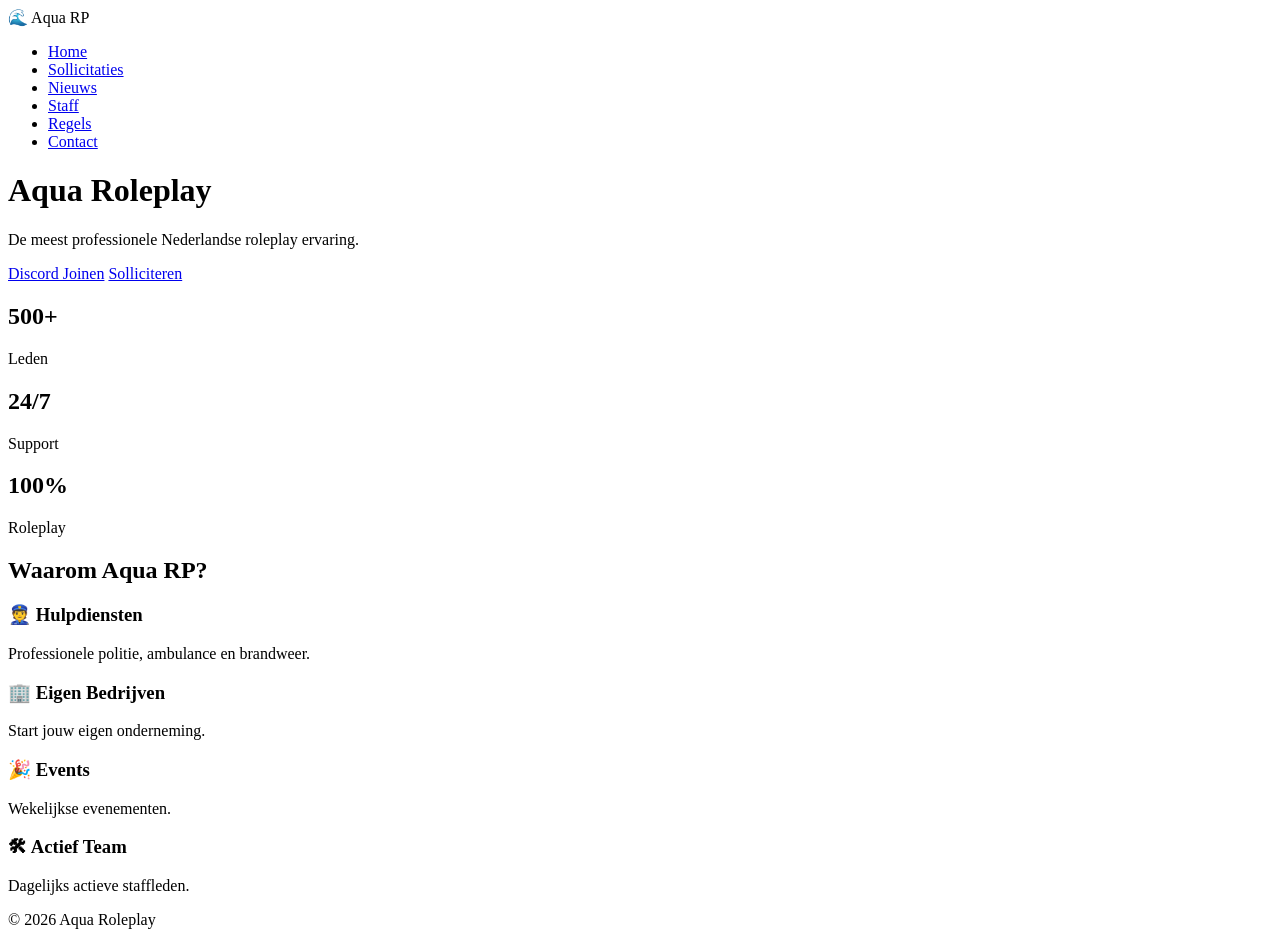
==== index.html @ 75136f78 "Add files via upload" ====
<!DOCTYPE html>
<html lang="nl">
<head>
<meta charset="UTF-8">
<meta name="viewport" content="width=device-width, initial-scale=1.0">
<title>Aqua Roleplay</title>

<link rel="stylesheet" href="css/style.css">

<link href="https://fonts.googleapis.com/css2?family=Poppins:wght@300;400;500;600;700&display=swap" rel="stylesheet">
</head>
<body>

<nav>
    <div class="logo">
        🌊 Aqua RP
    </div>

    <ul>
        <li><a href="index.html">Home</a></li>
        <li><a href="sollicitatie.html">Sollicitaties</a></li>
        <li><a href="nieuws.html">Nieuws</a></li>
        <li><a href="staff.html">Staff</a></li>
        <li><a href="regels.html">Regels</a></li>
        <li><a href="contact.html">Contact</a></li>
    </ul>
</nav>

<header class="hero">
    <div class="hero-content">
        <h1>Aqua Roleplay</h1>
        <p>De meest professionele Nederlandse roleplay ervaring.</p>

        <div class="buttons">
            <a href="#" class="btn primary">Discord Joinen</a>
            <a href="sollicitatie.html" class="btn secondary">Solliciteren</a>
        </div>
    </div>
</header>

<section class="stats">

    <div class="card">
        <h2>500+</h2>
        <p>Leden</p>
    </div>

    <div class="card">
        <h2>24/7</h2>
        <p>Support</p>
    </div>

    <div class="card">
        <h2>100%</h2>
        <p>Roleplay</p>
    </div>

</section>

<section class="features">

    <h1>Waarom Aqua RP?</h1>

    <div class="feature-grid">

        <div class="feature">
            <h3>👮 Hulpdiensten</h3>
            <p>Professionele politie, ambulance en brandweer.</p>
        </div>

        <div class="feature">
            <h3>🏢 Eigen Bedrijven</h3>
            <p>Start jouw eigen onderneming.</p>
        </div>

        <div class="feature">
            <h3>🎉 Events</h3>
            <p>Wekelijkse evenementen.</p>
        </div>

        <div class="feature">
            <h3>🛠 Actief Team</h3>
            <p>Dagelijks actieve staffleden.</p>
        </div>

    </div>
</section>

<footer>
    © 2026 Aqua Roleplay
</footer>

</body>
</html>
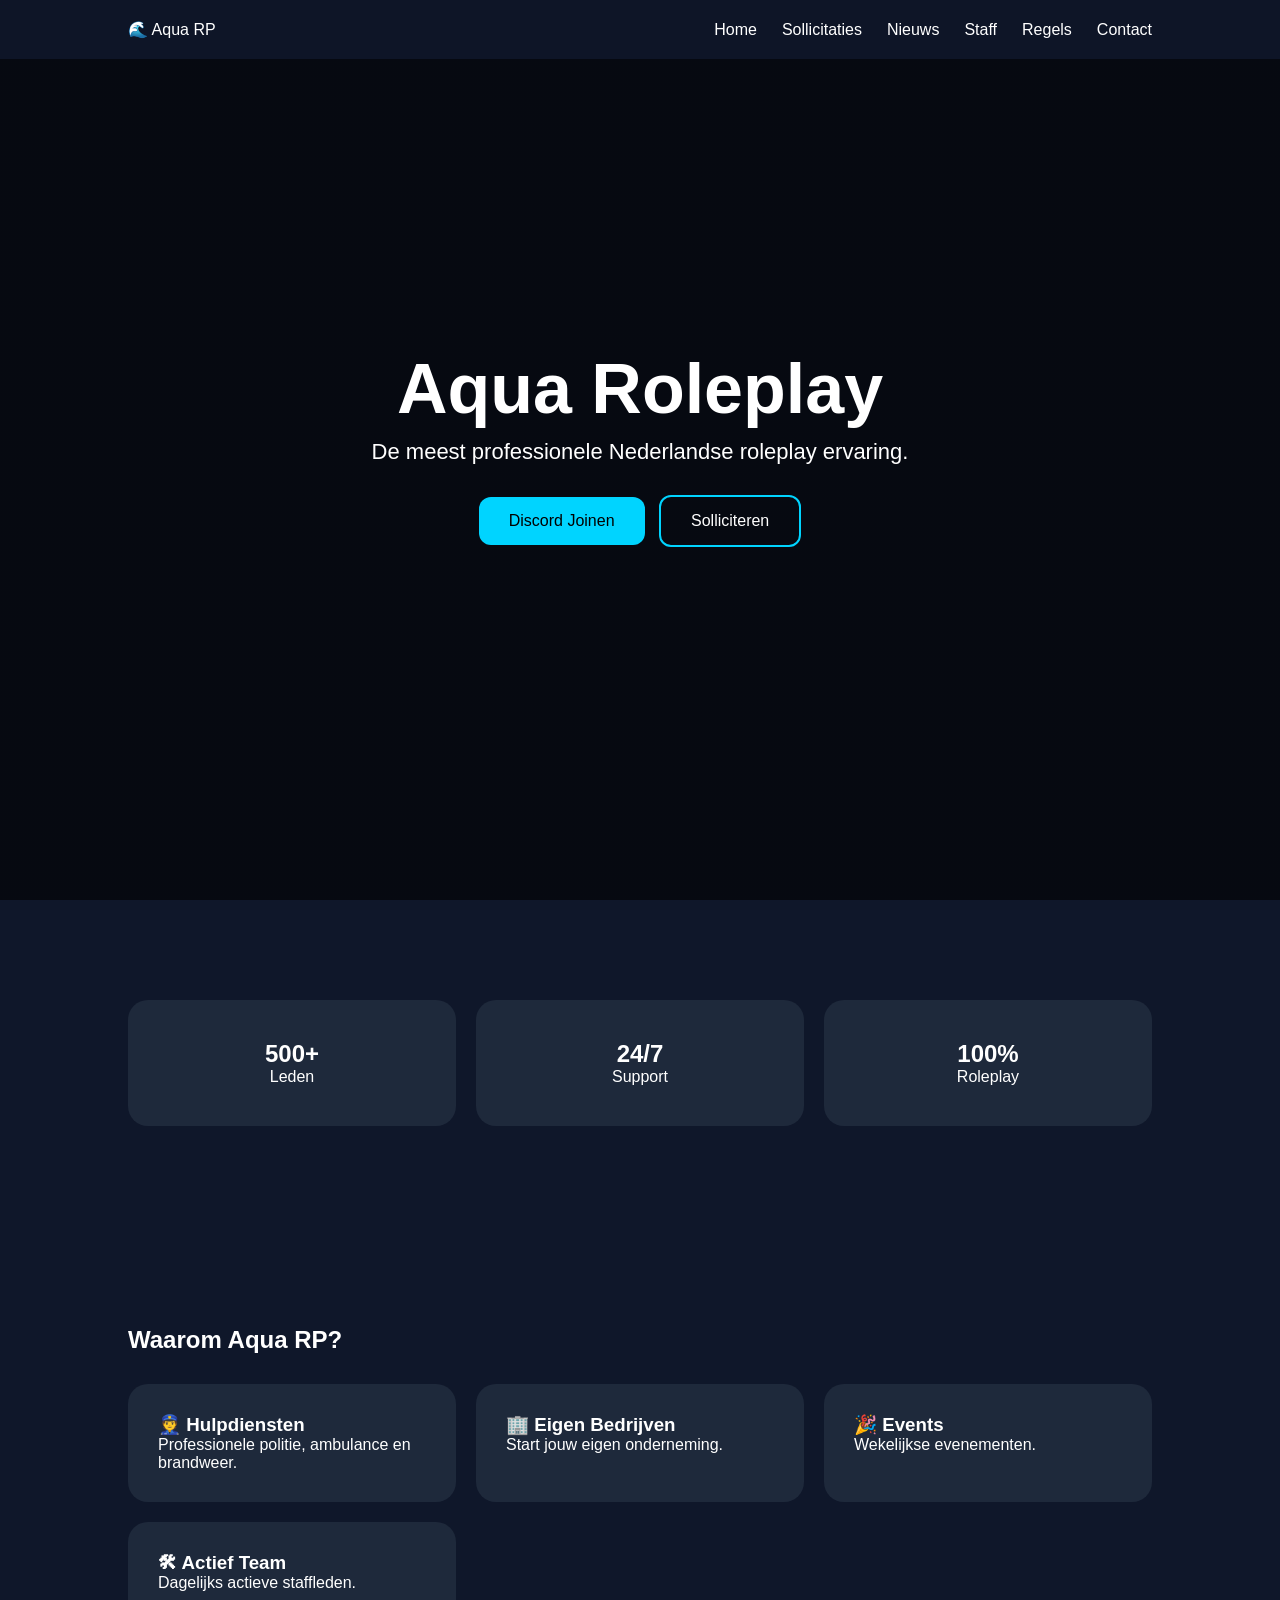
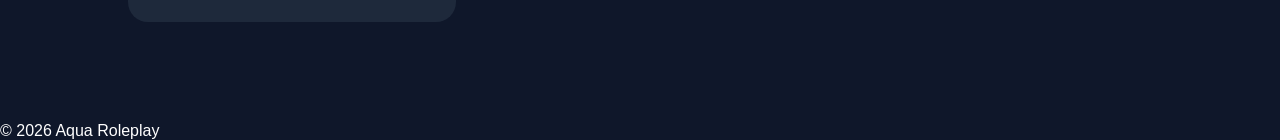
==== commit 8bf53cc1: "Update index.html" ====
--- a/index.html
+++ b/index.html
@@ -3,12 +3,16 @@
 <head>
 <meta charset="UTF-8">
 <meta name="viewport" content="width=device-width, initial-scale=1.0">
+
 <title>Aqua Roleplay</title>
 
+<!-- CSS -->
 <link rel="stylesheet" href="css/style.css">
 
+<!-- Fonts -->
 <link href="https://fonts.googleapis.com/css2?family=Poppins:wght@300;400;500;600;700&display=swap" rel="stylesheet">
 </head>
+
 <body>
 
 <nav>
@@ -32,7 +36,7 @@
         <p>De meest professionele Nederlandse roleplay ervaring.</p>
 
         <div class="buttons">
-            <a href="#" class="btn primary">Discord Joinen</a>
+            <a href="https://discord.com" target="_blank" class="btn primary">Discord Joinen</a>
             <a href="sollicitatie.html" class="btn secondary">Solliciteren</a>
         </div>
     </div>
--- a/css/style.css
+++ b/css/style.css
@@ -0,0 +1,109 @@
+*{
+margin:0;
+padding:0;
+box-sizing:border-box;
+font-family:'Poppins',sans-serif;
+}
+
+body{
+background:#0f172a;
+color:white;
+}
+
+nav{
+display:flex;
+justify-content:space-between;
+align-items:center;
+padding:20px 10%;
+background:rgba(15,23,42,.95);
+backdrop-filter:blur(10px);
+position:fixed;
+width:100%;
+z-index:1000;
+}
+
+nav ul{
+display:flex;
+gap:25px;
+list-style:none;
+}
+
+nav a{
+color:white;
+text-decoration:none;
+font-weight:500;
+}
+
+.hero{
+height:100vh;
+display:flex;
+align-items:center;
+justify-content:center;
+text-align:center;
+background:
+linear-gradient(rgba(0,0,0,.6),rgba(0,0,0,.6)),
+url("../assets/hero.jpg");
+background-size:cover;
+}
+
+.hero h1{
+font-size:70px;
+}
+
+.hero p{
+font-size:22px;
+margin-top:10px;
+}
+
+.buttons{
+margin-top:25px;
+}
+
+.btn{
+padding:15px 30px;
+border-radius:12px;
+text-decoration:none;
+margin:5px;
+display:inline-block;
+}
+
+.primary{
+background:#00d4ff;
+color:black;
+}
+
+.secondary{
+border:2px solid #00d4ff;
+color:white;
+}
+
+.stats{
+padding:100px 10%;
+display:grid;
+grid-template-columns:repeat(auto-fit,minmax(250px,1fr));
+gap:20px;
+}
+
+.card{
+background:#1e293b;
+padding:40px;
+border-radius:20px;
+text-align:center;
+}
+
+.features{
+padding:100px 10%;
+}
+
+.feature-grid{
+display:grid;
+grid-template-columns:repeat(auto-fit,minmax(250px,1fr));
+gap:20px;
+margin-top:30px;
+}
+
+.feature{
+background:#1e293b;
+padding:30px;
+border-radius:20px;
+}
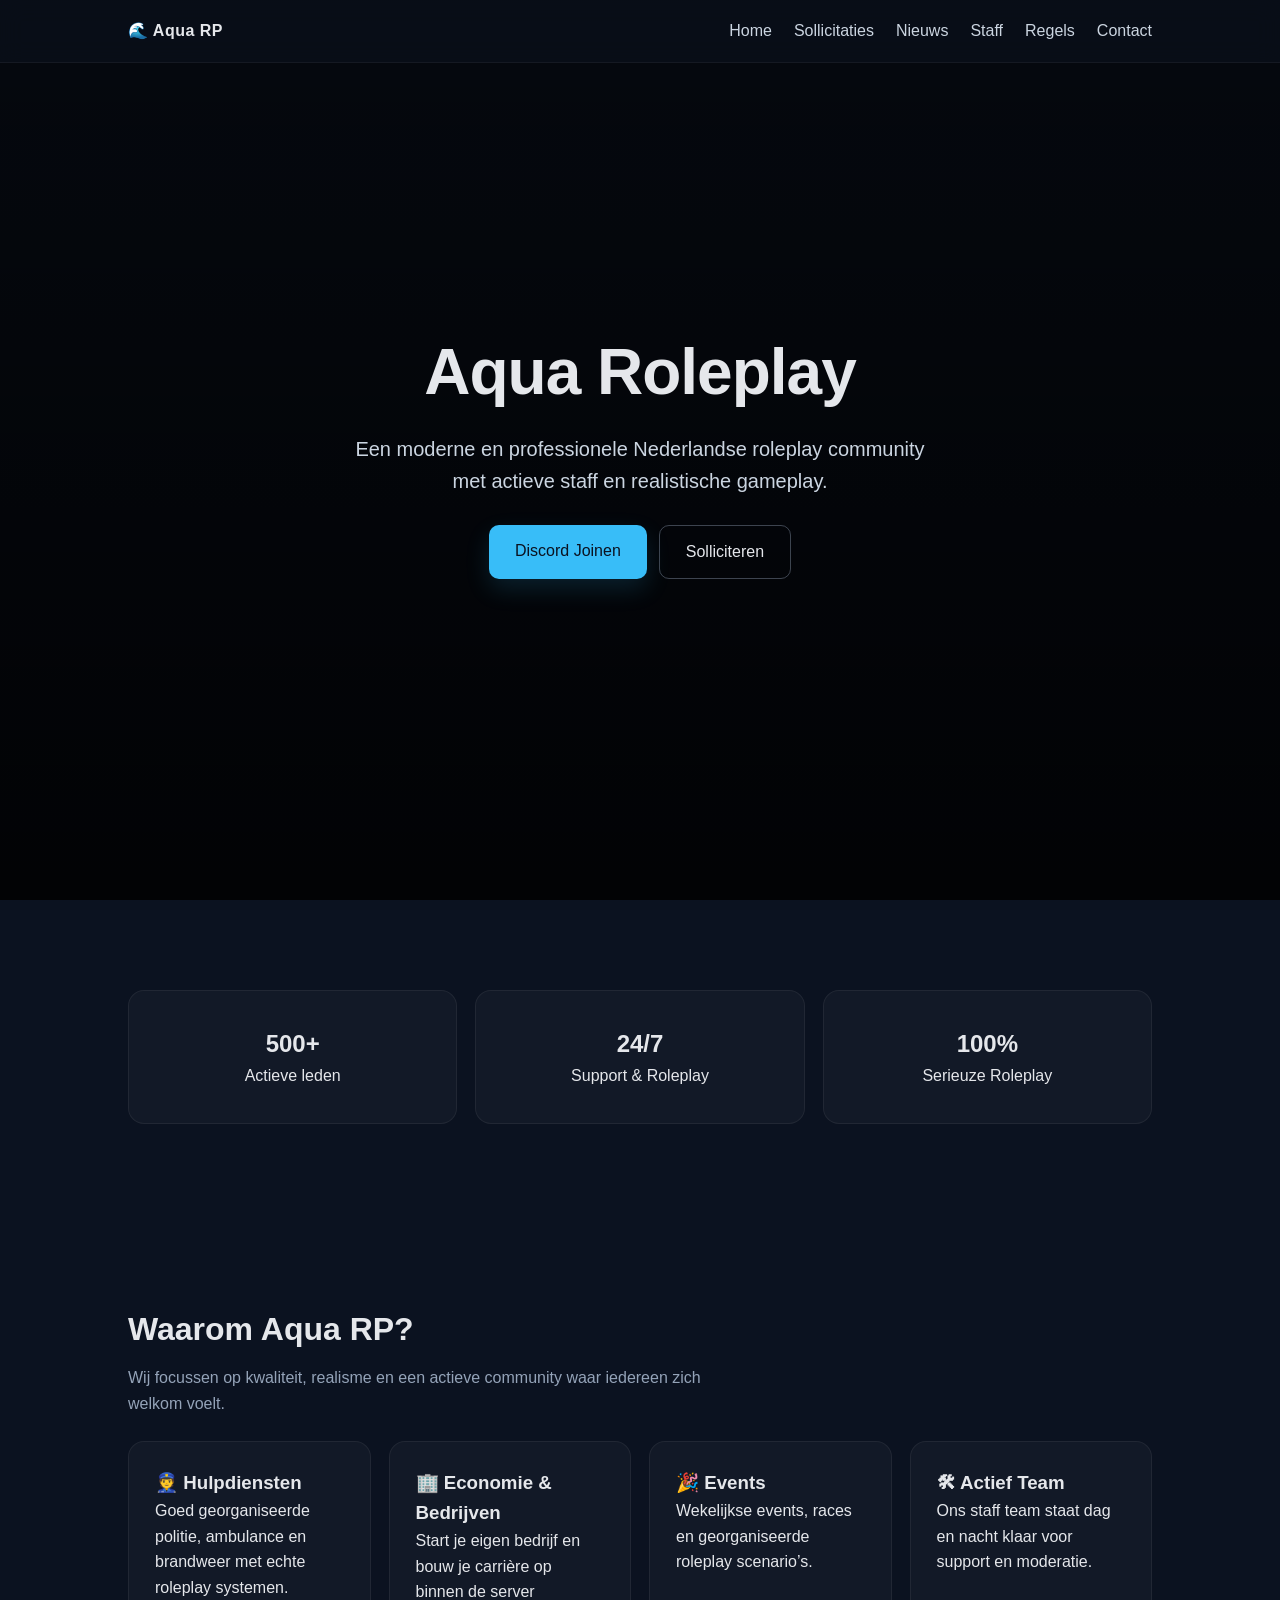
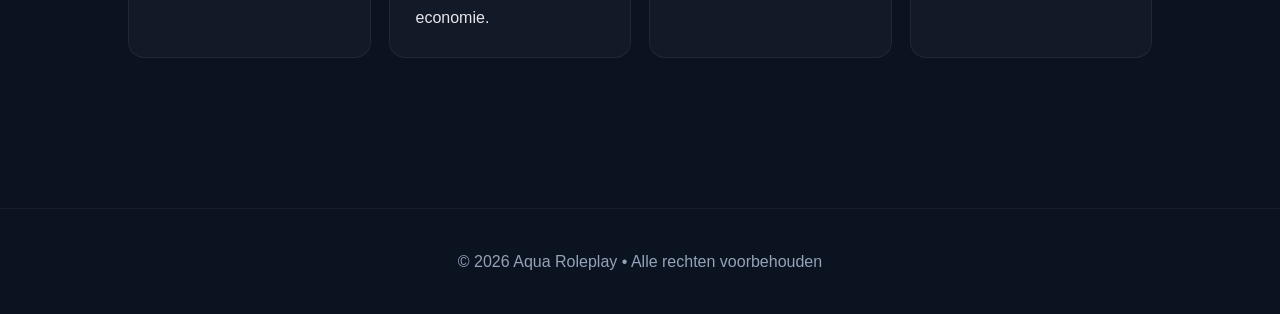
==== commit 7e8dc87f: "Update index.html" ====
--- a/index.html
+++ b/index.html
@@ -16,9 +16,7 @@
 <body>
 
 <nav>
-    <div class="logo">
-        🌊 Aqua RP
-    </div>
+    <div class="logo">🌊 Aqua RP</div>
 
     <ul>
         <li><a href="index.html">Home</a></li>
@@ -33,7 +31,7 @@
 <header class="hero">
     <div class="hero-content">
         <h1>Aqua Roleplay</h1>
-        <p>De meest professionele Nederlandse roleplay ervaring.</p>
+        <p>Een moderne en professionele Nederlandse roleplay community met actieve staff en realistische gameplay.</p>
 
         <div class="buttons">
             <a href="https://discord.com" target="_blank" class="btn primary">Discord Joinen</a>
@@ -46,17 +44,17 @@
 
     <div class="card">
         <h2>500+</h2>
-        <p>Leden</p>
+        <p>Actieve leden</p>
     </div>
 
     <div class="card">
         <h2>24/7</h2>
-        <p>Support</p>
+        <p>Support & Roleplay</p>
     </div>
 
     <div class="card">
         <h2>100%</h2>
-        <p>Roleplay</p>
+        <p>Serieuze Roleplay</p>
     </div>
 
 </section>
@@ -65,33 +63,37 @@
 
     <h1>Waarom Aqua RP?</h1>
 
+    <p style="color:#94a3b8; max-width:600px; margin-top:10px;">
+        Wij focussen op kwaliteit, realisme en een actieve community waar iedereen zich welkom voelt.
+    </p>
+
     <div class="feature-grid">
 
         <div class="feature">
             <h3>👮 Hulpdiensten</h3>
-            <p>Professionele politie, ambulance en brandweer.</p>
+            <p>Goed georganiseerde politie, ambulance en brandweer met echte roleplay systemen.</p>
         </div>
 
         <div class="feature">
-            <h3>🏢 Eigen Bedrijven</h3>
-            <p>Start jouw eigen onderneming.</p>
+            <h3>🏢 Economie & Bedrijven</h3>
+            <p>Start je eigen bedrijf en bouw je carrière op binnen de server economie.</p>
         </div>
 
         <div class="feature">
             <h3>🎉 Events</h3>
-            <p>Wekelijkse evenementen.</p>
+            <p>Wekelijkse events, races en georganiseerde roleplay scenario’s.</p>
         </div>
 
         <div class="feature">
             <h3>🛠 Actief Team</h3>
-            <p>Dagelijks actieve staffleden.</p>
+            <p>Ons staff team staat dag en nacht klaar voor support en moderatie.</p>
         </div>
 
     </div>
 </section>
 
 <footer>
-    © 2026 Aqua Roleplay
+    © 2026 Aqua Roleplay • Alle rechten voorbehouden
 </footer>
 
 </body>
--- a/css/style.css
+++ b/css/style.css
@@ -6,104 +6,173 @@
 }
 
 body{
-background:#0f172a;
-color:white;
+background:#0b1220;
+color:#e5e7eb;
+line-height:1.6;
 }
 
+/* NAVBAR */
 nav{
 display:flex;
 justify-content:space-between;
 align-items:center;
-padding:20px 10%;
-background:rgba(15,23,42,.95);
-backdrop-filter:blur(10px);
+padding:18px 10%;
+background:rgba(10,15,25,0.85);
+backdrop-filter:blur(12px);
 position:fixed;
 width:100%;
+top:0;
 z-index:1000;
+border-bottom:1px solid rgba(255,255,255,0.05);
+}
+
+nav .logo{
+font-weight:600;
+letter-spacing:0.5px;
 }
 
 nav ul{
 display:flex;
-gap:25px;
+gap:22px;
 list-style:none;
 }
 
 nav a{
-color:white;
+color:#cbd5e1;
 text-decoration:none;
 font-weight:500;
+transition:0.2s;
 }
 
+nav a:hover{
+color:#ffffff;
+}
+
+/* HERO */
 .hero{
 height:100vh;
 display:flex;
 align-items:center;
 justify-content:center;
 text-align:center;
+padding:0 20px;
 background:
-linear-gradient(rgba(0,0,0,.6),rgba(0,0,0,.6)),
+linear-gradient(to bottom, rgba(0,0,0,0.55), rgba(0,0,0,0.85)),
 url("../assets/hero.jpg");
 background-size:cover;
+background-position:center;
 }
 
 .hero h1{
-font-size:70px;
+font-size:64px;
+font-weight:700;
+letter-spacing:-1px;
 }
 
 .hero p{
-font-size:22px;
+font-size:20px;
+color:#cbd5e1;
 margin-top:10px;
+max-width:600px;
+margin-left:auto;
+margin-right:auto;
 }
 
+/* BUTTONS */
 .buttons{
-margin-top:25px;
+margin-top:28px;
+display:flex;
+justify-content:center;
+gap:12px;
+flex-wrap:wrap;
 }
 
 .btn{
-padding:15px 30px;
-border-radius:12px;
+padding:13px 26px;
+border-radius:10px;
 text-decoration:none;
-margin:5px;
+font-weight:500;
+transition:0.2s;
 display:inline-block;
 }
 
 .primary{
-background:#00d4ff;
-color:black;
+background:#38bdf8;
+color:#0b1220;
+box-shadow:0 10px 25px rgba(56,189,248,0.15);
+}
+
+.primary:hover{
+transform:translateY(-2px);
 }
 
 .secondary{
-border:2px solid #00d4ff;
-color:white;
+border:1px solid rgba(148,163,184,0.4);
+color:#e5e7eb;
 }
 
+.secondary:hover{
+border-color:#38bdf8;
+color:#38bdf8;
+}
+
+/* STATS */
 .stats{
-padding:100px 10%;
+padding:90px 10%;
 display:grid;
-grid-template-columns:repeat(auto-fit,minmax(250px,1fr));
-gap:20px;
+grid-template-columns:repeat(auto-fit,minmax(220px,1fr));
+gap:18px;
 }
 
 .card{
-background:#1e293b;
-padding:40px;
-border-radius:20px;
+background:rgba(255,255,255,0.03);
+border:1px solid rgba(255,255,255,0.06);
+padding:34px;
+border-radius:16px;
 text-align:center;
+transition:0.2s;
 }
 
+.card:hover{
+transform:translateY(-4px);
+border-color:rgba(56,189,248,0.3);
+}
+
+/* FEATURES */
 .features{
-padding:100px 10%;
+padding:90px 10%;
+}
+
+.features h1{
+font-size:32px;
+margin-bottom:10px;
 }
 
 .feature-grid{
 display:grid;
-grid-template-columns:repeat(auto-fit,minmax(250px,1fr));
-gap:20px;
-margin-top:30px;
+grid-template-columns:repeat(auto-fit,minmax(240px,1fr));
+gap:18px;
+margin-top:25px;
 }
 
 .feature{
-background:#1e293b;
-padding:30px;
-border-radius:20px;
+background:rgba(255,255,255,0.03);
+border:1px solid rgba(255,255,255,0.06);
+padding:26px;
+border-radius:16px;
+transition:0.2s;
 }
+
+.feature:hover{
+transform:translateY(-4px);
+border-color:rgba(56,189,248,0.25);
+}
+
+/* FOOTER */
+footer{
+padding:40px;
+text-align:center;
+color:#94a3b8;
+border-top:1px solid rgba(255,255,255,0.05);
+margin-top:60px;
+}
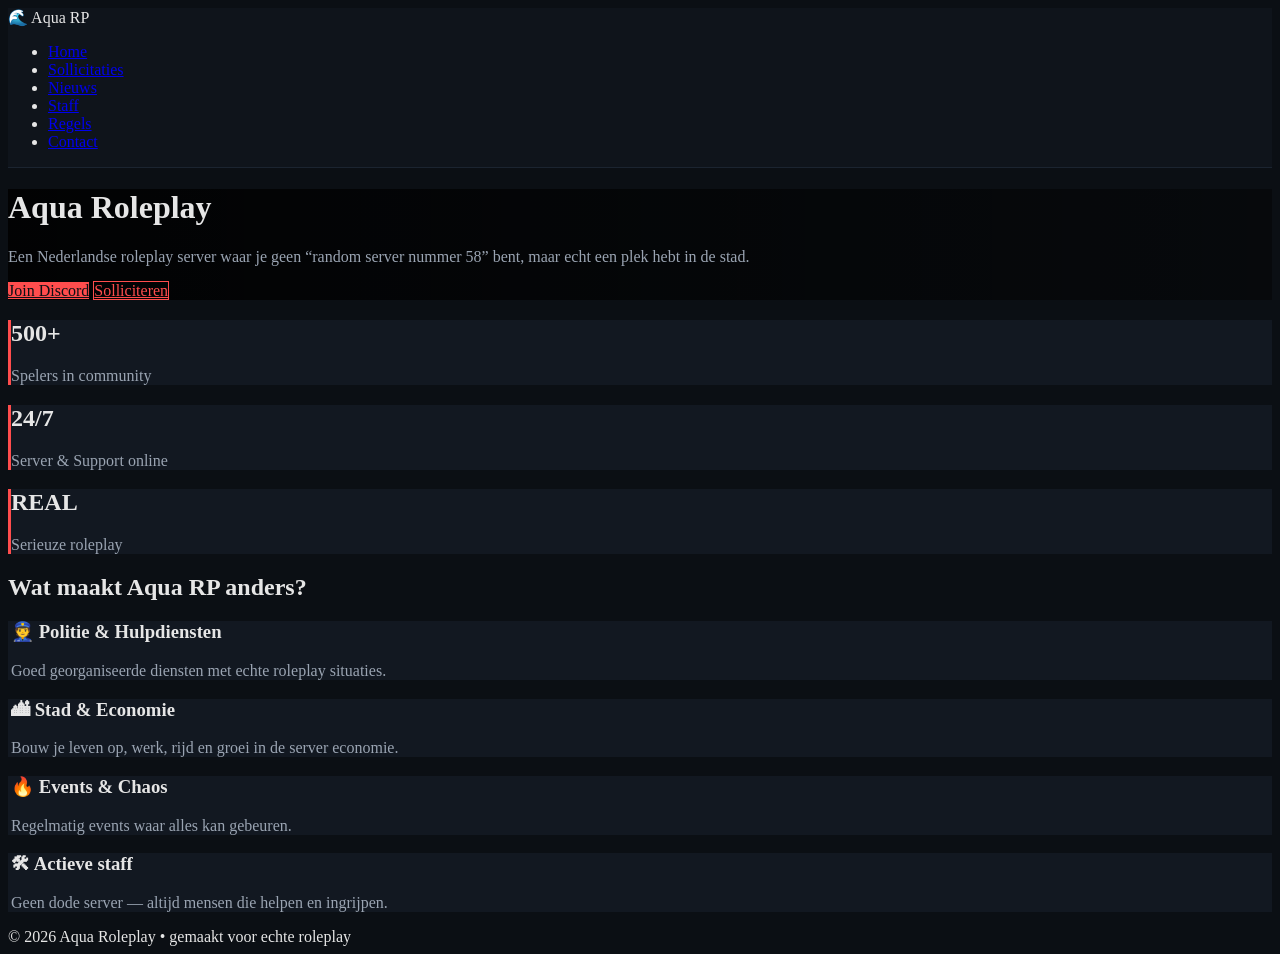
==== commit 2271a5f2: "Update index.html" ====
--- a/index.html
+++ b/index.html
@@ -6,10 +6,7 @@
 
 <title>Aqua Roleplay</title>
 
-<!-- CSS -->
 <link rel="stylesheet" href="css/style.css">
-
-<!-- Fonts -->
 <link href="https://fonts.googleapis.com/css2?family=Poppins:wght@300;400;500;600;700&display=swap" rel="stylesheet">
 </head>
 
@@ -30,13 +27,19 @@
 
 <header class="hero">
     <div class="hero-content">
+
         <h1>Aqua Roleplay</h1>
-        <p>Een moderne en professionele Nederlandse roleplay community met actieve staff en realistische gameplay.</p>
+
+        <p>
+            Een Nederlandse roleplay server waar je geen “random server nummer 58” bent,
+            maar echt een plek hebt in de stad.
+        </p>
 
         <div class="buttons">
-            <a href="https://discord.com" target="_blank" class="btn primary">Discord Joinen</a>
+            <a href="https://discord.com" target="_blank" class="btn primary">Join Discord</a>
             <a href="sollicitatie.html" class="btn secondary">Solliciteren</a>
         </div>
+
     </div>
 </header>
 
@@ -44,56 +47,52 @@
 
     <div class="card">
         <h2>500+</h2>
-        <p>Actieve leden</p>
+        <p>Spelers in community</p>
     </div>
 
     <div class="card">
         <h2>24/7</h2>
-        <p>Support & Roleplay</p>
+        <p>Server & Support online</p>
     </div>
 
     <div class="card">
-        <h2>100%</h2>
-        <p>Serieuze Roleplay</p>
+        <h2>REAL</h2>
+        <p>Serieuze roleplay</p>
     </div>
 
 </section>
 
 <section class="features">
 
-    <h1>Waarom Aqua RP?</h1>
-
-    <p style="color:#94a3b8; max-width:600px; margin-top:10px;">
-        Wij focussen op kwaliteit, realisme en een actieve community waar iedereen zich welkom voelt.
-    </p>
+    <h1>Wat maakt Aqua RP anders?</h1>
 
     <div class="feature-grid">
 
         <div class="feature">
-            <h3>👮 Hulpdiensten</h3>
-            <p>Goed georganiseerde politie, ambulance en brandweer met echte roleplay systemen.</p>
+            <h3>👮 Politie & Hulpdiensten</h3>
+            <p>Goed georganiseerde diensten met echte roleplay situaties.</p>
         </div>
 
         <div class="feature">
-            <h3>🏢 Economie & Bedrijven</h3>
-            <p>Start je eigen bedrijf en bouw je carrière op binnen de server economie.</p>
+            <h3>🏙 Stad & Economie</h3>
+            <p>Bouw je leven op, werk, rijd en groei in de server economie.</p>
         </div>
 
         <div class="feature">
-            <h3>🎉 Events</h3>
-            <p>Wekelijkse events, races en georganiseerde roleplay scenario’s.</p>
+            <h3>🔥 Events & Chaos</h3>
+            <p>Regelmatig events waar alles kan gebeuren.</p>
         </div>
 
         <div class="feature">
-            <h3>🛠 Actief Team</h3>
-            <p>Ons staff team staat dag en nacht klaar voor support en moderatie.</p>
+            <h3>🛠 Actieve staff</h3>
+            <p>Geen dode server — altijd mensen die helpen en ingrijpen.</p>
         </div>
 
     </div>
 </section>
 
 <footer>
-    © 2026 Aqua Roleplay • Alle rechten voorbehouden
+    © 2026 Aqua Roleplay • gemaakt voor echte roleplay
 </footer>
 
 </body>
--- a/css/style.css
+++ b/css/style.css
@@ -1,178 +1,81 @@
-*{
-margin:0;
-padding:0;
-box-sizing:border-box;
-font-family:'Poppins',sans-serif;
+:root{
+--bg:#0b0f14;
+--panel:#121821;
+--text:#e6e6e6;
+--muted:#9aa4b2;
+
+/* NIEUW ACCENT (geen blauw) */
+--accent:#ff4d4d;
+--accent2:#ff9f43;
 }
 
 body{
-background:#0b1220;
-color:#e5e7eb;
-line-height:1.6;
+background:var(--bg);
+color:var(--text);
 }
 
-/* NAVBAR */
+/* NAV */
 nav{
-display:flex;
-justify-content:space-between;
-align-items:center;
-padding:18px 10%;
-background:rgba(10,15,25,0.85);
-backdrop-filter:blur(12px);
-position:fixed;
-width:100%;
-top:0;
-z-index:1000;
-border-bottom:1px solid rgba(255,255,255,0.05);
-}
-
-nav .logo{
-font-weight:600;
-letter-spacing:0.5px;
-}
-
-nav ul{
-display:flex;
-gap:22px;
-list-style:none;
-}
-
-nav a{
-color:#cbd5e1;
-text-decoration:none;
-font-weight:500;
-transition:0.2s;
+background:#0f141b;
+border-bottom:1px solid #1b2430;
 }
 
 nav a:hover{
-color:#ffffff;
+color:var(--accent);
 }
 
 /* HERO */
 .hero{
-height:100vh;
-display:flex;
-align-items:center;
-justify-content:center;
-text-align:center;
-padding:0 20px;
 background:
-linear-gradient(to bottom, rgba(0,0,0,0.55), rgba(0,0,0,0.85)),
+linear-gradient(90deg, rgba(0,0,0,0.85), rgba(0,0,0,0.4)),
 url("../assets/hero.jpg");
-background-size:cover;
-background-position:center;
 }
 
 .hero h1{
-font-size:64px;
-font-weight:700;
-letter-spacing:-1px;
+color:var(--text);
 }
 
 .hero p{
-font-size:20px;
-color:#cbd5e1;
-margin-top:10px;
-max-width:600px;
-margin-left:auto;
-margin-right:auto;
+color:var(--muted);
 }
 
 /* BUTTONS */
-.buttons{
-margin-top:28px;
-display:flex;
-justify-content:center;
-gap:12px;
-flex-wrap:wrap;
-}
-
-.btn{
-padding:13px 26px;
-border-radius:10px;
-text-decoration:none;
-font-weight:500;
-transition:0.2s;
-display:inline-block;
-}
-
 .primary{
-background:#38bdf8;
-color:#0b1220;
-box-shadow:0 10px 25px rgba(56,189,248,0.15);
+background:var(--accent);
+color:#0b0f14;
 }
 
 .primary:hover{
-transform:translateY(-2px);
+background:#ff2e2e;
 }
 
 .secondary{
-border:1px solid rgba(148,163,184,0.4);
-color:#e5e7eb;
+border:1px solid var(--accent);
+color:var(--accent);
 }
 
 .secondary:hover{
-border-color:#38bdf8;
-color:#38bdf8;
+background:var(--accent);
+color:#0b0f14;
 }
 
-/* STATS */
-.stats{
-padding:90px 10%;
-display:grid;
-grid-template-columns:repeat(auto-fit,minmax(220px,1fr));
-gap:18px;
-}
-
+/* CARDS */
 .card{
-background:rgba(255,255,255,0.03);
-border:1px solid rgba(255,255,255,0.06);
-padding:34px;
-border-radius:16px;
-text-align:center;
-transition:0.2s;
-}
-
-.card:hover{
-transform:translateY(-4px);
-border-color:rgba(56,189,248,0.3);
-}
-
-/* FEATURES */
-.features{
-padding:90px 10%;
-}
-
-.features h1{
-font-size:32px;
-margin-bottom:10px;
-}
-
-.feature-grid{
-display:grid;
-grid-template-columns:repeat(auto-fit,minmax(240px,1fr));
-gap:18px;
-margin-top:25px;
+background:var(--panel);
+border-left:3px solid var(--accent);
 }
 
 .feature{
-background:rgba(255,255,255,0.03);
-border:1px solid rgba(255,255,255,0.06);
-padding:26px;
-border-radius:16px;
-transition:0.2s;
+background:var(--panel);
+border-left:3px solid transparent;
 }
 
 .feature:hover{
-transform:translateY(-4px);
-border-color:rgba(56,189,248,0.25);
+border-left:3px solid var(--accent2);
 }
 
-/* FOOTER */
-footer{
-padding:40px;
-text-align:center;
-color:#94a3b8;
-border-top:1px solid rgba(255,255,255,0.05);
-margin-top:60px;
+/* TEXT */
+.card p,
+.feature p{
+color:var(--muted);
 }
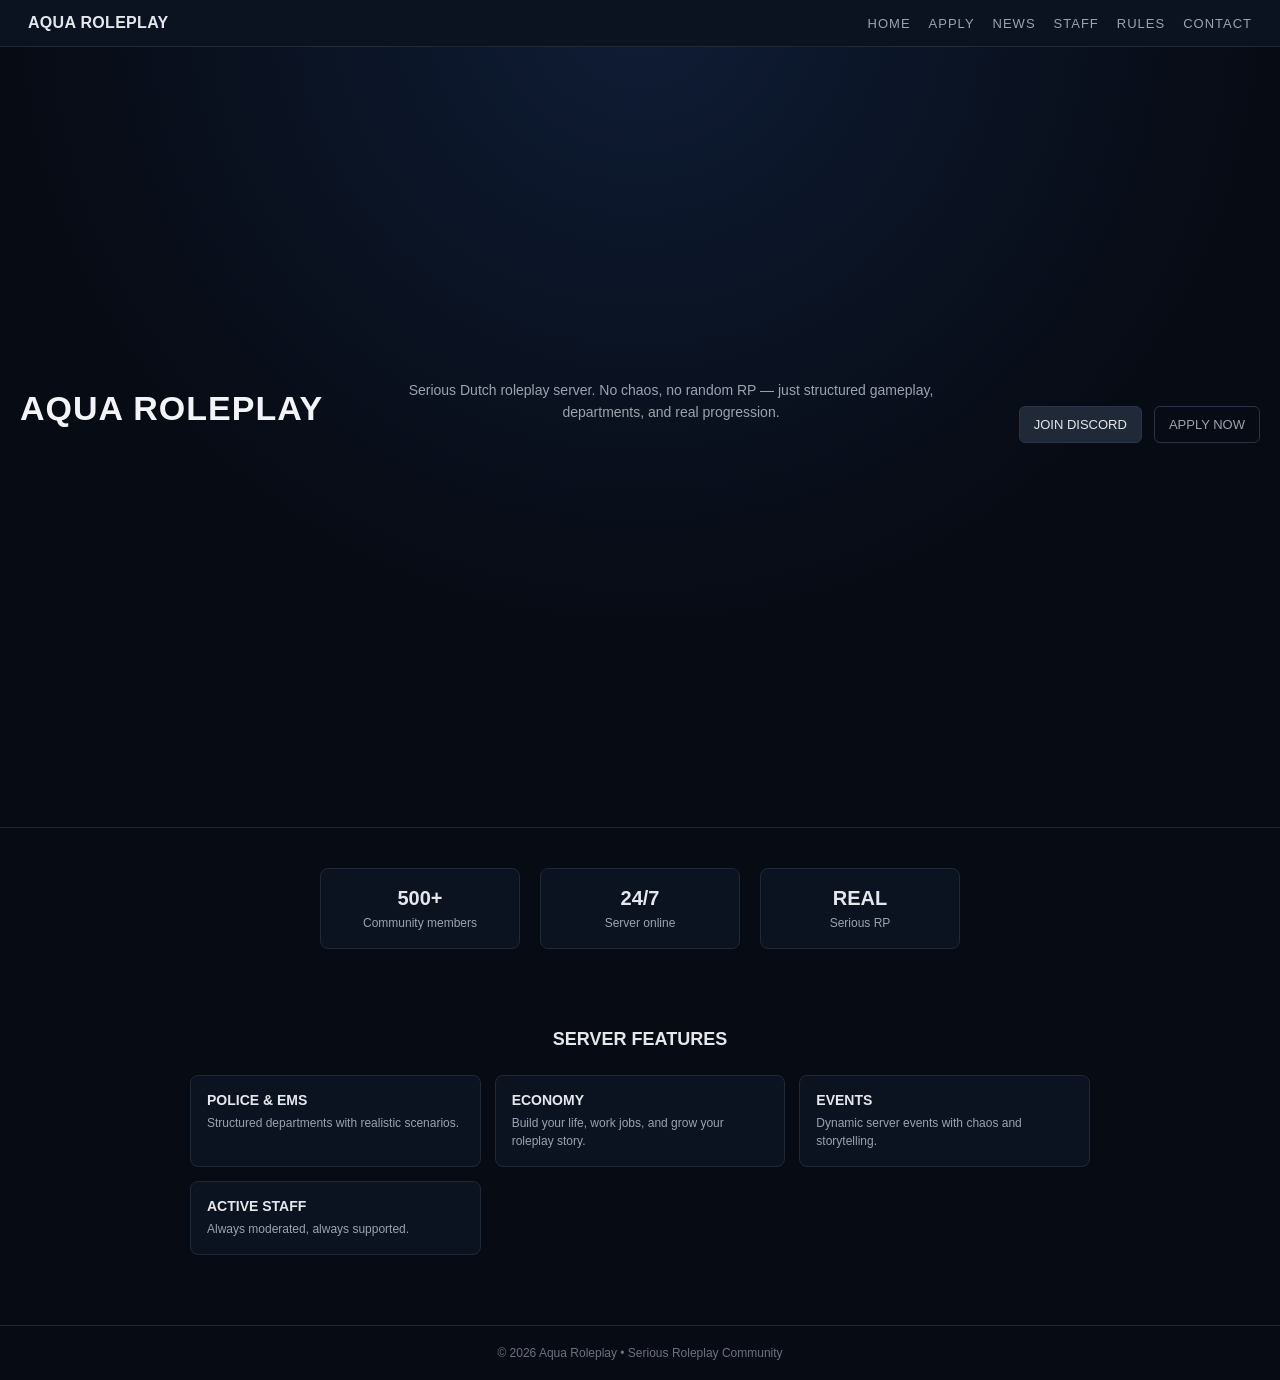
==== commit 7c158cda: "Update index.html" ====
--- a/index.html
+++ b/index.html
@@ -7,39 +7,221 @@
 <title>Aqua Roleplay</title>
 
 <link rel="stylesheet" href="css/style.css">
-<link href="https://fonts.googleapis.com/css2?family=Poppins:wght@300;400;500;600;700&display=swap" rel="stylesheet">
+
+<style>
+body{
+    margin:0;
+    font-family: Arial, Helvetica, sans-serif;
+    background:#070b14;
+    color:#d1d5db;
+}
+
+/* NAV = TXADMIN / FIVEM PANEL STYLE */
+nav{
+    display:flex;
+    justify-content:space-between;
+    align-items:center;
+    padding:14px 28px;
+    background:#0b1220;
+    border-bottom:1px solid #1f2937;
+}
+
+.logo{
+    font-weight:600;
+    color:#e5e7eb;
+    letter-spacing:0.5px;
+}
+
+nav ul{
+    display:flex;
+    gap:18px;
+    list-style:none;
+    margin:0;
+    padding:0;
+}
+
+nav ul li a{
+    color:#9ca3af;
+    text-decoration:none;
+    font-size:13px;
+    text-transform:uppercase;
+    letter-spacing:1px;
+    transition:0.2s;
+}
+
+nav ul li a:hover{
+    color:#3b82f6;
+}
+
+/* HERO = RP LANDING PANEL */
+.hero{
+    padding:90px 20px;
+    text-align:center;
+    background:
+        radial-gradient(circle at top, rgba(59,130,246,0.15), transparent 60%),
+        #070b14;
+    border-bottom:1px solid #1f2937;
+}
+
+.hero h1{
+    font-size:34px;
+    margin-bottom:10px;
+    color:#f3f4f6;
+    letter-spacing:1px;
+}
+
+.hero p{
+    max-width:600px;
+    margin:0 auto 25px auto;
+    color:#9ca3af;
+    font-size:14px;
+    line-height:1.6;
+}
+
+/* BUTTONS = FIVEM ACTION STYLE */
+.buttons{
+    display:flex;
+    justify-content:center;
+    gap:12px;
+}
+
+.btn{
+    padding:10px 14px;
+    border-radius:6px;
+    font-size:13px;
+    text-decoration:none;
+    border:1px solid #2b3445;
+    transition:0.2s;
+}
+
+.btn.primary{
+    background:#1f2937;
+    color:#e5e7eb;
+}
+
+.btn.primary:hover{
+    background:#3b82f6;
+    border-color:#3b82f6;
+}
+
+.btn.secondary{
+    background:transparent;
+    color:#9ca3af;
+}
+
+.btn.secondary:hover{
+    color:#e5e7eb;
+    border-color:#3b82f6;
+}
+
+/* STATS = PANEL CARDS */
+.stats{
+    display:flex;
+    justify-content:center;
+    gap:20px;
+    padding:40px 20px;
+    flex-wrap:wrap;
+}
+
+.card{
+    background:#0b1220;
+    border:1px solid #1f2937;
+    padding:18px;
+    width:180px;
+    border-radius:8px;
+    text-align:center;
+}
+
+.card h2{
+    margin:0;
+    font-size:20px;
+    color:#e5e7eb;
+}
+
+.card p{
+    margin-top:6px;
+    font-size:12px;
+    color:#9ca3af;
+}
+
+/* FEATURES = RP GRID */
+.features{
+    padding:40px 20px;
+    text-align:center;
+}
+
+.features h1{
+    font-size:18px;
+    color:#e5e7eb;
+    margin-bottom:25px;
+}
+
+.feature-grid{
+    display:grid;
+    grid-template-columns:repeat(auto-fit, minmax(220px, 1fr));
+    gap:14px;
+    max-width:900px;
+    margin:0 auto;
+}
+
+.feature{
+    background:#0b1220;
+    border:1px solid #1f2937;
+    padding:16px;
+    border-radius:8px;
+    text-align:left;
+}
+
+.feature h3{
+    font-size:14px;
+    margin-bottom:6px;
+    color:#e5e7eb;
+}
+
+.feature p{
+    font-size:12px;
+    color:#9ca3af;
+    line-height:1.5;
+}
+
+/* FOOTER */
+footer{
+    text-align:center;
+    padding:20px;
+    font-size:12px;
+    color:#6b7280;
+    border-top:1px solid #1f2937;
+    margin-top:30px;
+}
+</style>
+
 </head>
 
 <body>
 
 <nav>
-    <div class="logo">🌊 Aqua RP</div>
+    <div class="logo">AQUA ROLEPLAY</div>
 
     <ul>
         <li><a href="index.html">Home</a></li>
-        <li><a href="sollicitatie.html">Sollicitaties</a></li>
-        <li><a href="nieuws.html">Nieuws</a></li>
+        <li><a href="sollicitatie.html">Apply</a></li>
+        <li><a href="nieuws.html">News</a></li>
         <li><a href="staff.html">Staff</a></li>
-        <li><a href="regels.html">Regels</a></li>
+        <li><a href="regels.html">Rules</a></li>
         <li><a href="contact.html">Contact</a></li>
     </ul>
 </nav>
 
 <header class="hero">
-    <div class="hero-content">
-
-        <h1>Aqua Roleplay</h1>
-
-        <p>
-            Een Nederlandse roleplay server waar je geen “random server nummer 58” bent,
-            maar echt een plek hebt in de stad.
-        </p>
-
-        <div class="buttons">
-            <a href="https://discord.com" target="_blank" class="btn primary">Join Discord</a>
-            <a href="sollicitatie.html" class="btn secondary">Solliciteren</a>
-        </div>
-
+    <h1>AQUA ROLEPLAY</h1>
+    <p>
+        Serious Dutch roleplay server. No chaos, no random RP — just structured gameplay,
+        departments, and real progression.
+    </p>
+
+    <div class="buttons">
+        <a href="https://discord.com" target="_blank" class="btn primary">JOIN DISCORD</a>
+        <a href="sollicitatie.html" class="btn secondary">APPLY NOW</a>
     </div>
 </header>
 
@@ -47,52 +229,52 @@
 
     <div class="card">
         <h2>500+</h2>
-        <p>Spelers in community</p>
+        <p>Community members</p>
     </div>
 
     <div class="card">
         <h2>24/7</h2>
-        <p>Server & Support online</p>
+        <p>Server online</p>
     </div>
 
     <div class="card">
         <h2>REAL</h2>
-        <p>Serieuze roleplay</p>
+        <p>Serious RP</p>
     </div>
 
 </section>
 
 <section class="features">
 
-    <h1>Wat maakt Aqua RP anders?</h1>
+    <h1>SERVER FEATURES</h1>
 
     <div class="feature-grid">
 
         <div class="feature">
-            <h3>👮 Politie & Hulpdiensten</h3>
-            <p>Goed georganiseerde diensten met echte roleplay situaties.</p>
-        </div>
-
-        <div class="feature">
-            <h3>🏙 Stad & Economie</h3>
-            <p>Bouw je leven op, werk, rijd en groei in de server economie.</p>
-        </div>
-
-        <div class="feature">
-            <h3>🔥 Events & Chaos</h3>
-            <p>Regelmatig events waar alles kan gebeuren.</p>
-        </div>
-
-        <div class="feature">
-            <h3>🛠 Actieve staff</h3>
-            <p>Geen dode server — altijd mensen die helpen en ingrijpen.</p>
+            <h3>POLICE & EMS</h3>
+            <p>Structured departments with realistic scenarios.</p>
+        </div>
+
+        <div class="feature">
+            <h3>ECONOMY</h3>
+            <p>Build your life, work jobs, and grow your roleplay story.</p>
+        </div>
+
+        <div class="feature">
+            <h3>EVENTS</h3>
+            <p>Dynamic server events with chaos and storytelling.</p>
+        </div>
+
+        <div class="feature">
+            <h3>ACTIVE STAFF</h3>
+            <p>Always moderated, always supported.</p>
         </div>
 
     </div>
 </section>
 
 <footer>
-    © 2026 Aqua Roleplay • gemaakt voor echte roleplay
+    © 2026 Aqua Roleplay • Serious Roleplay Community
 </footer>
 
 </body>
--- a/css/style.css
+++ b/css/style.css
@@ -1,12 +1,21 @@
 :root{
 --bg:#0b0f14;
 --panel:#121821;
+--panel2:#0f141b;
 --text:#e6e6e6;
 --muted:#9aa4b2;
 
-/* NIEUW ACCENT (geen blauw) */
+/* MAIN RP ACCENT (ROOD/ORANJE) */
 --accent:#ff4d4d;
+--accentHover:#ff2e2e;
 --accent2:#ff9f43;
+}
+
+*{
+margin:0;
+padding:0;
+box-sizing:border-box;
+font-family:'Poppins',sans-serif;
 }
 
 body{
@@ -16,39 +25,93 @@
 
 /* NAV */
 nav{
-background:#0f141b;
+display:flex;
+justify-content:space-between;
+align-items:center;
+padding:16px 8%;
+background:var(--panel2);
 border-bottom:1px solid #1b2430;
+position:fixed;
+width:100%;
+top:0;
+z-index:1000;
+}
+
+nav .logo{
+font-weight:600;
+letter-spacing:0.3px;
+}
+
+nav ul{
+display:flex;
+gap:18px;
+list-style:none;
+}
+
+nav a{
+color:var(--muted);
+text-decoration:none;
+font-size:14px;
+transition:0.2s;
 }
 
 nav a:hover{
-color:var(--accent);
+color:var(--text);
 }
 
 /* HERO */
 .hero{
+height:92vh;
+display:flex;
+align-items:center;
+justify-content:flex-start;
+padding:0 8%;
 background:
-linear-gradient(90deg, rgba(0,0,0,0.85), rgba(0,0,0,0.4)),
+linear-gradient(90deg, rgba(0,0,0,0.85), rgba(0,0,0,0.35)),
 url("../assets/hero.jpg");
+background-size:cover;
+background-position:center;
 }
 
 .hero h1{
-color:var(--text);
+font-size:56px;
+font-weight:700;
 }
 
 .hero p{
+max-width:520px;
+margin-top:12px;
 color:var(--muted);
+font-size:15px;
 }
 
 /* BUTTONS */
+.buttons{
+margin-top:22px;
+display:flex;
+gap:12px;
+}
+
+.btn{
+padding:10px 18px;
+font-size:14px;
+text-decoration:none;
+border-radius:6px;
+transition:0.2s;
+font-weight:500;
+}
+
+/* PRIMARY */
 .primary{
 background:var(--accent);
 color:#0b0f14;
 }
 
 .primary:hover{
-background:#ff2e2e;
+background:var(--accentHover);
 }
 
+/* SECONDARY */
 .secondary{
 border:1px solid var(--accent);
 color:var(--accent);
@@ -59,23 +122,78 @@
 color:#0b0f14;
 }
 
-/* CARDS */
+/* STATS */
+.stats{
+display:flex;
+gap:18px;
+padding:60px 8%;
+flex-wrap:wrap;
+}
+
 .card{
 background:var(--panel);
+padding:20px;
 border-left:3px solid var(--accent);
+min-width:200px;
+transition:0.2s;
+}
+
+.card:hover{
+transform:translateY(-3px);
+}
+
+.card h2{
+font-size:28px;
+}
+
+.card p{
+color:var(--muted);
+font-size:14px;
+}
+
+/* FEATURES */
+.features{
+padding:60px 8%;
+}
+
+.features h1{
+font-size:28px;
+margin-bottom:8px;
+}
+
+.feature-grid{
+display:grid;
+grid-template-columns:repeat(auto-fit,minmax(220px,1fr));
+gap:14px;
+margin-top:20px;
 }
 
 .feature{
 background:var(--panel);
+padding:18px;
 border-left:3px solid transparent;
+transition:0.2s;
 }
 
 .feature:hover{
 border-left:3px solid var(--accent2);
 }
 
-/* TEXT */
-.card p,
+.feature h3{
+font-size:15px;
+margin-bottom:6px;
+}
+
 .feature p{
+font-size:13px;
 color:var(--muted);
 }
+
+/* FOOTER */
+footer{
+padding:30px;
+text-align:center;
+color:#6b7280;
+border-top:1px solid #1b2430;
+margin-top:40px;
+}
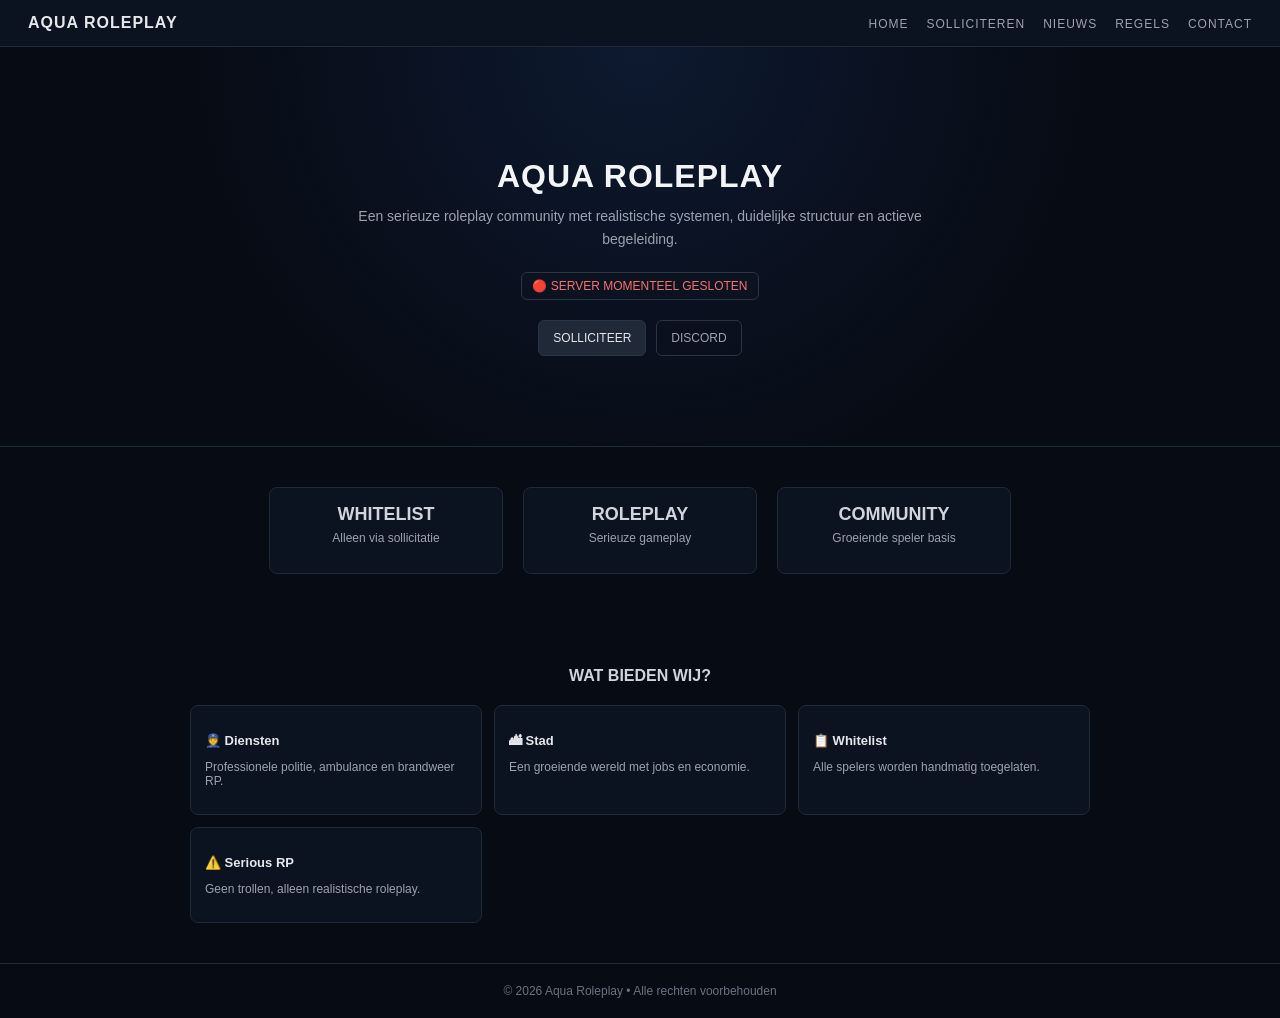
==== commit 97d3859b: "Update text and styles in index.html" ====
--- a/index.html
+++ b/index.html
@@ -5,8 +5,6 @@
 <meta name="viewport" content="width=device-width, initial-scale=1.0">
 
 <title>Aqua Roleplay</title>
-
-<link rel="stylesheet" href="css/style.css">
 
 <style>
 body{
@@ -14,9 +12,18 @@
     font-family: Arial, Helvetica, sans-serif;
     background:#070b14;
     color:#d1d5db;
-}
-
-/* NAV = TXADMIN / FIVEM PANEL STYLE */
+
+    /* page fade-in */
+    animation: pageLoad 0.6s ease-in-out;
+}
+
+/* PAGE ANIMATION */
+@keyframes pageLoad{
+    from{opacity:0;}
+    to{opacity:1;}
+}
+
+/* NAV */
 nav{
     display:flex;
     justify-content:space-between;
@@ -24,12 +31,19 @@
     padding:14px 28px;
     background:#0b1220;
     border-bottom:1px solid #1f2937;
+
+    animation: slideDown 0.5s ease;
+}
+
+@keyframes slideDown{
+    from{transform:translateY(-10px); opacity:0;}
+    to{transform:translateY(0); opacity:1;}
 }
 
 .logo{
     font-weight:600;
     color:#e5e7eb;
-    letter-spacing:0.5px;
+    letter-spacing:1px;
 }
 
 nav ul{
@@ -43,7 +57,7 @@
 nav ul li a{
     color:#9ca3af;
     text-decoration:none;
-    font-size:13px;
+    font-size:12px;
     text-transform:uppercase;
     letter-spacing:1px;
     transition:0.2s;
@@ -53,42 +67,64 @@
     color:#3b82f6;
 }
 
-/* HERO = RP LANDING PANEL */
+/* HERO */
 .hero{
     padding:90px 20px;
     text-align:center;
     background:
-        radial-gradient(circle at top, rgba(59,130,246,0.15), transparent 60%),
+        radial-gradient(circle at top, rgba(59,130,246,0.12), transparent 60%),
         #070b14;
     border-bottom:1px solid #1f2937;
 }
 
+/* HERO ANIMATION */
 .hero h1{
-    font-size:34px;
+    font-size:32px;
     margin-bottom:10px;
     color:#f3f4f6;
     letter-spacing:1px;
+
+    animation: fadeUp 0.6s ease forwards;
 }
 
 .hero p{
     max-width:600px;
-    margin:0 auto 25px auto;
+    margin:0 auto 10px auto;
     color:#9ca3af;
     font-size:14px;
     line-height:1.6;
-}
-
-/* BUTTONS = FIVEM ACTION STYLE */
+
+    animation: fadeUp 0.8s ease forwards;
+}
+
+/* STATUS */
+.status{
+    display:inline-block;
+    margin-top:12px;
+    padding:6px 10px;
+    font-size:12px;
+    border-radius:6px;
+    border:1px solid #2b3445;
+    background:#0b1220;
+    color:#f87171;
+
+    animation: fadeUp 1s ease forwards;
+}
+
+/* BUTTONS */
 .buttons{
+    margin-top:20px;
     display:flex;
     justify-content:center;
-    gap:12px;
+    gap:10px;
+
+    animation: fadeUp 1.1s ease forwards;
 }
 
 .btn{
     padding:10px 14px;
     border-radius:6px;
-    font-size:13px;
+    font-size:12px;
     text-decoration:none;
     border:1px solid #2b3445;
     transition:0.2s;
@@ -102,6 +138,7 @@
 .btn.primary:hover{
     background:#3b82f6;
     border-color:#3b82f6;
+    transform:translateY(-2px);
 }
 
 .btn.secondary{
@@ -114,7 +151,19 @@
     border-color:#3b82f6;
 }
 
-/* STATS = PANEL CARDS */
+/* FADE UP ANIMATION */
+@keyframes fadeUp{
+    from{
+        opacity:0;
+        transform:translateY(12px);
+    }
+    to{
+        opacity:1;
+        transform:translateY(0);
+    }
+}
+
+/* CARDS */
 .stats{
     display:flex;
     justify-content:center;
@@ -126,16 +175,23 @@
 .card{
     background:#0b1220;
     border:1px solid #1f2937;
-    padding:18px;
-    width:180px;
+    padding:16px;
+    width:200px;
     border-radius:8px;
     text-align:center;
+
+    animation: fadeUp 0.8s ease;
+    transition:0.2s;
+}
+
+.card:hover{
+    transform:translateY(-4px);
+    border-color:#3b82f6;
 }
 
 .card h2{
     margin:0;
-    font-size:20px;
-    color:#e5e7eb;
+    font-size:18px;
 }
 
 .card p{
@@ -144,22 +200,23 @@
     color:#9ca3af;
 }
 
-/* FEATURES = RP GRID */
+/* FEATURES */
 .features{
     padding:40px 20px;
     text-align:center;
 }
 
 .features h1{
-    font-size:18px;
-    color:#e5e7eb;
-    margin-bottom:25px;
+    font-size:16px;
+    margin-bottom:20px;
+
+    animation: fadeUp 0.6s ease;
 }
 
 .feature-grid{
     display:grid;
     grid-template-columns:repeat(auto-fit, minmax(220px, 1fr));
-    gap:14px;
+    gap:12px;
     max-width:900px;
     margin:0 auto;
 }
@@ -167,13 +224,21 @@
 .feature{
     background:#0b1220;
     border:1px solid #1f2937;
-    padding:16px;
+    padding:14px;
     border-radius:8px;
     text-align:left;
+
+    animation: fadeUp 0.8s ease;
+    transition:0.2s;
+}
+
+.feature:hover{
+    transform:translateY(-4px);
+    border-color:#3b82f6;
 }
 
 .feature h3{
-    font-size:14px;
+    font-size:13px;
     margin-bottom:6px;
     color:#e5e7eb;
 }
@@ -181,7 +246,6 @@
 .feature p{
     font-size:12px;
     color:#9ca3af;
-    line-height:1.5;
 }
 
 /* FOOTER */
@@ -191,7 +255,6 @@
     font-size:12px;
     color:#6b7280;
     border-top:1px solid #1f2937;
-    margin-top:30px;
 }
 </style>
 
@@ -204,77 +267,81 @@
 
     <ul>
         <li><a href="index.html">Home</a></li>
-        <li><a href="sollicitatie.html">Apply</a></li>
-        <li><a href="nieuws.html">News</a></li>
-        <li><a href="staff.html">Staff</a></li>
-        <li><a href="regels.html">Rules</a></li>
+        <li><a href="sollicitatie.html">Solliciteren</a></li>
+        <li><a href="nieuws.html">Nieuws</a></li>
+        <li><a href="regels.html">Regels</a></li>
         <li><a href="contact.html">Contact</a></li>
     </ul>
 </nav>
 
 <header class="hero">
+
     <h1>AQUA ROLEPLAY</h1>
+
     <p>
-        Serious Dutch roleplay server. No chaos, no random RP — just structured gameplay,
-        departments, and real progression.
+        Een serieuze roleplay community met realistische systemen,
+        duidelijke structuur en actieve begeleiding.
     </p>
 
+    <div class="status">🔴 SERVER MOMENTEEL GESLOTEN</div>
+
     <div class="buttons">
-        <a href="https://discord.com" target="_blank" class="btn primary">JOIN DISCORD</a>
-        <a href="sollicitatie.html" class="btn secondary">APPLY NOW</a>
-    </div>
+        <a href="sollicitatie.html" class="btn primary">SOLLICITEER</a>
+        <a href="https://discord.com" class="btn secondary">DISCORD</a>
+    </div>
+
 </header>
 
 <section class="stats">
 
     <div class="card">
-        <h2>500+</h2>
-        <p>Community members</p>
+        <h2>WHITELIST</h2>
+        <p>Alleen via sollicitatie</p>
     </div>
 
     <div class="card">
-        <h2>24/7</h2>
-        <p>Server online</p>
+        <h2>ROLEPLAY</h2>
+        <p>Serieuze gameplay</p>
     </div>
 
     <div class="card">
-        <h2>REAL</h2>
-        <p>Serious RP</p>
+        <h2>COMMUNITY</h2>
+        <p>Groeiende speler basis</p>
     </div>
 
 </section>
 
 <section class="features">
 
-    <h1>SERVER FEATURES</h1>
+    <h1>WAT BIEDEN WIJ?</h1>
 
     <div class="feature-grid">
 
         <div class="feature">
-            <h3>POLICE & EMS</h3>
-            <p>Structured departments with realistic scenarios.</p>
+            <h3>👮 Diensten</h3>
+            <p>Professionele politie, ambulance en brandweer RP.</p>
         </div>
 
         <div class="feature">
-            <h3>ECONOMY</h3>
-            <p>Build your life, work jobs, and grow your roleplay story.</p>
+            <h3>🏙 Stad</h3>
+            <p>Een groeiende wereld met jobs en economie.</p>
         </div>
 
         <div class="feature">
-            <h3>EVENTS</h3>
-            <p>Dynamic server events with chaos and storytelling.</p>
+            <h3>📋 Whitelist</h3>
+            <p>Alle spelers worden handmatig toegelaten.</p>
         </div>
 
         <div class="feature">
-            <h3>ACTIVE STAFF</h3>
-            <p>Always moderated, always supported.</p>
+            <h3>⚠️ Serious RP</h3>
+            <p>Geen trollen, alleen realistische roleplay.</p>
         </div>
 
     </div>
 </section>
 
 <footer>
-    © 2026 Aqua Roleplay • Serious Roleplay Community
+    © 2026 Aqua Roleplay • Alle rechten voorbehouden
 </footer>
 
 </body>
